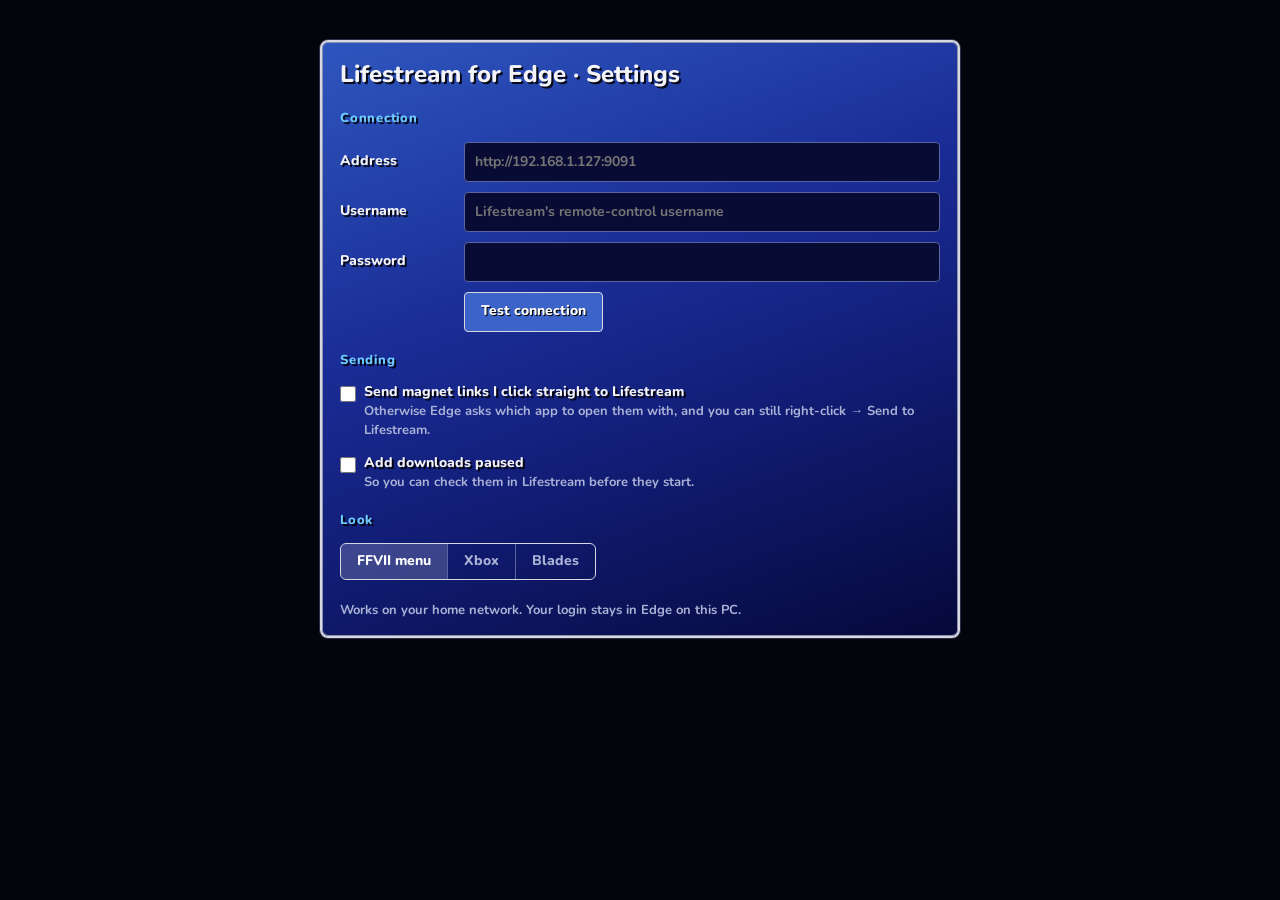
==== edge-extension/options.html @ 193fbd0f "Add Lifestream for Edge, a browser extension that sends magnet links to Lifestream Click a magnet li" ====
<!doctype html>
<html lang="en">
<head>
<meta charset="utf-8">
<title>Lifestream for Edge · Settings</title>
<link rel="icon" href="icons/32.png">
<link rel="stylesheet" href="theme.css">
<link rel="stylesheet" href="options.css">
</head>
<body class="look-ffvii">
<div class="panel">
  <div class="top"><h1>Lifestream for Edge · Settings</h1><span class="saved sub" id="saved" aria-live="polite"></span></div>
  <div class="main">
    <div class="box">
      <div class="lbl">Connection</div>
      <div class="grid">
        <label for="address">Address</label><input id="address" type="text" spellcheck="false" placeholder="http://192.168.1.127:9091">
        <label for="username">Username</label><input id="username" type="text" spellcheck="false" autocomplete="off" placeholder="Lifestream's remote-control username">
        <label for="password">Password</label><input id="password" type="password" autocomplete="off">
        <span></span><div class="test"><button class="btn" id="test" type="button">Test connection</button><span id="result" class="sub" role="status"></span></div>
      </div>

      <div class="lbl">Sending</div>
      <label class="chk two"><input type="checkbox" id="intercept"><span><span>Send magnet links I click straight to Lifestream</span><br><span class="note">Otherwise Edge asks which app to open them with, and you can still right-click → Send to Lifestream.</span></span></label>
      <label class="chk two"><input type="checkbox" id="paused"><span><span>Add downloads paused</span><br><span class="note">So you can check them in Lifestream before they start.</span></span></label>

      <div class="lbl">Look</div>
      <div class="seg" role="group" aria-label="Look">
        <button type="button" data-look="ffvii" aria-pressed="true">FFVII menu</button><button type="button" data-look="xbox" aria-pressed="false">Xbox</button><button type="button" data-look="blades" aria-pressed="false">Blades</button>
      </div>

      <div class="note foot">Works on your home network. Your login stays in Edge on this PC.</div>
    </div>
  </div>
</div>
<script type="module" src="options.js"></script>
</body>
</html>
---- edge-extension/theme.css ----
@font-face{font-family:LsNunito;src:url(fonts/nunito-700.woff2) format("woff2");font-weight:400 700}
@font-face{font-family:LsNunito;src:url(fonts/nunito-800.woff2) format("woff2");font-weight:800 900}
@font-face{font-family:LsOrbitron;src:url(fonts/orbitron-800.ttf) format("truetype");font-weight:800}

*{box-sizing:border-box}
html,body{margin:0}
body{font:700 14px/1.35 LsNunito,"Segoe UI",sans-serif}
button,input{font:inherit}
button{cursor:pointer}
button:disabled{cursor:default;opacity:.6}
a{cursor:pointer;text-decoration:none}
a:hover{text-decoration:underline}
:focus-visible{outline:2px solid currentColor;outline-offset:2px}
.only-blades{display:none}
.hidden{display:none!important}
.nm{white-space:nowrap;overflow:hidden;text-overflow:ellipsis}
.chk{display:flex;align-items:center;gap:8px;cursor:pointer}
.chk input{width:16px;height:16px;margin:0}
.dot{flex:none;width:10px;height:10px;border-radius:50%;background:#888}
.ok .dot,.dot.ok{background:#7cf09c;box-shadow:0 0 6px #7cf09c}
.bad .dot,.dot.bad{background:#ff8a8a;box-shadow:0 0 6px #ff8a8a}
.wait .dot,.dot.wait{background:#d6d8e4}
.gear{width:34px;height:34px;display:flex;align-items:center;justify-content:center;padding:0}
.retry{border:0;background:none;padding:0;font-weight:800;text-decoration:underline}
.empty{font-size:13px;opacity:.85}

/* ---------- FFVII menu ---------- */
.look-ffvii{background:#04040c;color:#f4f4f8}
.look-ffvii .panel{display:flex;flex-direction:column;gap:14px;padding:16px 18px;border:2px solid #d6d8e4;border-radius:8px;background:linear-gradient(160deg,#2e56be 0%,#1a2c96 40%,#121e78 62%,#06083a 100%);box-shadow:0 0 0 1px #2c2e46,inset 0 0 0 1px #8c90a8;text-shadow:2px 2px 0 rgba(0,0,0,.85)}
.look-ffvii .top{display:flex;align-items:center;gap:10px}
.look-ffvii h1{margin:0;flex:1;font-size:22px;font-weight:800}
.look-ffvii .gear{border:1px solid #5a64a0;border-radius:4px;background:#101a5c;color:#f4f4f8}
.look-ffvii .lbl{color:#70ccff;font-weight:800;font-size:13px;letter-spacing:.06em}
.look-ffvii input[type=text],.look-ffvii input[type=password],.look-ffvii input[type=url]{height:40px;padding:0 10px;border:1px solid #5a64a0;border-radius:4px;background:#080c34;color:#f4f4f8;font-size:14px;text-shadow:none}
.look-ffvii .btn{height:40px;padding:0 16px;border:1px solid #d6d8e4;border-radius:4px;background:#3c64c8;color:#fff;font-weight:800;text-shadow:1px 1px 0 #000}
.look-ffvii .btn:hover:not(:disabled){background:#4c74d8}
.look-ffvii .chk input{accent-color:#70ccff}
.look-ffvii a,.look-ffvii .retry{color:#70ccff}
.look-ffvii .sub{color:#aab2d6;font-size:12px}
.look-ffvii .note{color:#aab2d6;font-size:13px;text-shadow:none}
.look-ffvii .status{display:flex;flex-direction:column;gap:4px;padding:10px 12px;border:1px solid #5a64a0;border-radius:4px;background:rgba(8,12,52,.6)}
.look-ffvii .k{color:#70ccff;font-weight:800}
.look-ffvii .item{display:flex;flex-direction:column;gap:2px;padding:8px 10px;border-left:3px solid #7cf09c;background:rgba(255,255,255,.05)}
.look-ffvii .item.st-already{border-left-color:#ffd06a}
.look-ffvii .item.st-failed{border-left-color:#ff8a8a}
.look-ffvii .item.st-failed .sub{color:#ffb0b0}
.look-ffvii .item.st-sending{border-left-color:#d6d8e4}
.look-ffvii .item .dot{display:none}
.look-ffvii .seg{border:1px solid #d6d8e4;border-radius:6px}
.look-ffvii .seg button{border:0;background:none;color:#aab2d6;padding:8px 16px;font-weight:800}
.look-ffvii .seg button+button{border-left:1px solid #5a64a0}
.look-ffvii .seg button[aria-pressed=true]{background:rgba(255,255,255,.18);color:#fff}
.look-ffvii .good{color:#7cf09c}.look-ffvii .badtxt{color:#ffb0b0}

/* ---------- Xbox ---------- */
.look-xbox{background:radial-gradient(ellipse at 30% 0%,#165c10 0%,#0a3608 35%,#041c04 70%,#010a01 100%) fixed;color:#e4ffc4}
.look-xbox .top{display:flex;align-items:center;gap:10px}
.look-xbox h1{margin:0;flex:1;height:44px;display:flex;align-items:center;gap:10px;padding:0 30px 0 14px;background:#dcff64;color:#1c3504;clip-path:polygon(16px 0,100% 0,calc(100% - 16px) 100%,0 100%);font:800 19px/1 LsOrbitron,"Segoe UI",sans-serif;letter-spacing:.04em;text-transform:uppercase}
.look-xbox .gear{width:44px;height:44px;border:1px solid #a0ff50;border-radius:1px;background:#103c08;color:#c8ff4a}
.look-xbox .lbl,.look-xbox .k{font:800 11px/1.3 LsOrbitron,"Segoe UI",sans-serif;letter-spacing:.16em;color:#c8ff4a;text-transform:uppercase}
.look-xbox .box{display:flex;flex-direction:column;gap:12px;padding:16px;border:2px solid rgba(160,255,80,.75);background:linear-gradient(135deg,rgba(26,86,12,.9) 0%,rgba(14,60,8,.9) 40%,rgba(10,48,6,.92) 60%,rgba(3,22,3,.94) 100%);clip-path:polygon(22px 0,100% 0,100% calc(100% - 22px),calc(100% - 22px) 100%,0 100%,0 22px)}
.look-xbox input[type=text],.look-xbox input[type=password],.look-xbox input[type=url]{height:40px;padding:0 10px;border:1px solid #50a028;border-radius:1px;background:rgba(2,16,2,.85);color:#f0ffe0;font-size:14px}
.look-xbox .btn{height:40px;padding:0 14px;border:1px solid #a0ff50;border-radius:1px;background:linear-gradient(180deg,#78c828 0%,#4e9a14 55%,#3a7c0c 100%);color:#fff;font:800 12px/1 LsOrbitron,"Segoe UI",sans-serif;letter-spacing:.12em;text-transform:uppercase;text-shadow:0 1px 2px rgba(0,0,0,.6)}
.look-xbox .btn:hover:not(:disabled){background:linear-gradient(180deg,#8ad83a 0%,#5eaa22 55%,#4a8c18 100%)}
.look-xbox .chk input{accent-color:#8ad82c}
.look-xbox a{color:#c8ff4a;font:800 12px/1.3 LsOrbitron,"Segoe UI",sans-serif;letter-spacing:.12em;text-transform:uppercase}
.look-xbox .retry{color:#ffb49c}
.look-xbox .sub{color:#a6dc80;font-size:12px}
.look-xbox .note{color:#a6dc80;font-size:13px}
.look-xbox .status{display:flex;align-items:center;gap:10px;padding:8px 12px;border:1px solid #50a028;background:rgba(0,0,0,.8)}
.look-xbox .status .dot{width:14px;height:14px}
.look-xbox .status.ok .dot{background:radial-gradient(circle at 35% 30%,#f4ff9c,#9ee82c 45%,#4fb51a 80%,#1c5a0a);box-shadow:0 0 8px rgba(160,255,80,.6)}
.look-xbox .stl{display:flex;flex-direction:column;flex:1;min-width:0;font:800 10px/1.5 LsOrbitron,"Segoe UI",sans-serif;letter-spacing:.14em;color:#a6dc80;text-transform:uppercase}
.look-xbox .stl #nums{font-size:12px;letter-spacing:.08em;color:#e4ffc4}
.look-xbox .item{display:flex;align-items:center;gap:10px;padding:6px 8px;background:rgba(0,0,0,.35);border:1px solid rgba(80,160,40,.6)}
.look-xbox .item .dot{background:#8cff6e;box-shadow:none}
.look-xbox .item.st-already .dot{background:#ffe14a}
.look-xbox .item.st-failed .dot{background:#ff7a5a}
.look-xbox .item.st-failed .sub{color:#ffb49c}
.look-xbox .item.st-sending .dot{background:#d6d8e4}
.look-xbox .seg{border:1px solid #a0ff50}
.look-xbox .seg button{border:0;background:#103c08;color:#a6dc80;padding:8px 14px;font:800 11px/1 LsOrbitron,"Segoe UI",sans-serif;letter-spacing:.12em;text-transform:uppercase}
.look-xbox .seg button+button{border-left:1px solid #50a028}
.look-xbox .seg button[aria-pressed=true]{background:#dcff64;color:#1c3504}
.look-xbox .good{color:#8cff6e}.look-xbox .badtxt{color:#ffb49c}

/* ---------- Blades ---------- */
.look-blades{color:#fff;background:linear-gradient(180deg,#cfcfcf 0%,#f2f2f2 50%,#c8c8c8 100%) fixed}
.look-blades .only-blades{display:revert}
.look-blades .edge{position:fixed;top:0;right:0;bottom:0;width:14px;background:linear-gradient(90deg,#a8a8a8,#eee 40%,#c4c4c4);box-shadow:inset 2px 0 3px rgba(0,0,0,.25)}
.look-blades .tab{position:fixed;top:0;bottom:0;left:0;right:14px;border-radius:20px 0 0 20px/50%;background:linear-gradient(90deg,#9c9c9c 0,#f1f1f1 14%,#fff 26%,#e3e3e3 48%,#c4c4c4 78%,#a0a0a0 100%) no-repeat;background-size:30px 100%;background-color:#c4c4c4;box-shadow:inset 0 1px 0 rgba(255,255,255,.9),inset 4px 0 0 rgba(255,255,255,.8),-2px 0 6px rgba(0,0,0,.25)}
.look-blades .grip{position:absolute;top:50%;left:4px;width:22px;height:220px;margin-top:-110px;border-radius:11px;box-shadow:inset 0 2px 4px rgba(0,0,0,.28),inset 0 -1px 2px rgba(255,255,255,.8),0 1px 0 rgba(255,255,255,.7);display:flex;align-items:center;justify-content:center}
.look-blades .grip span{writing-mode:vertical-rl;color:#1d1d1d;font-weight:800;font-size:14px;letter-spacing:.04em;text-shadow:0 1px 0 rgba(255,255,255,.8)}
.look-blades .panel{position:fixed;top:0;bottom:0;left:30px;right:14px;border-radius:20px 0 0 20px/50%;overflow:hidden;background:linear-gradient(160deg,#4a9a32 0%,#357a22 45%,#2a6619 100%);box-shadow:-6px 0 12px rgba(0,0,0,.28),inset 2px 0 0 rgba(255,255,255,.35);display:flex;flex-direction:column;text-shadow:0 1px 2px rgba(0,0,0,.35)}
.look-blades .top{flex:none;height:64px;display:flex;align-items:center;gap:10px;padding:0 12px 0 34px;background:linear-gradient(180deg,rgba(255,255,255,.22) 0%,rgba(255,255,255,0) 55%),#1f4c12}
.look-blades .top .orb{display:none}
.look-blades h1{margin:0;flex:1;font-size:22px;font-weight:800}
.look-blades .pill{display:inline-flex;align-items:center;gap:6px;padding:4px 10px;border-radius:12px;background:rgba(0,0,0,.22);font-size:13px;font-weight:700;white-space:nowrap}
.look-blades .pill.ok .dot{background:#9dff8a;box-shadow:0 0 6px #9dff8a}
.look-blades .gear{border:1px solid rgba(255,255,255,.6);border-radius:17px;background:linear-gradient(180deg,rgba(255,255,255,.3),rgba(255,255,255,.08));color:#fff}
.look-blades .main{position:relative;flex:1;min-height:0;display:flex;flex-direction:column;gap:10px;padding:14px 14px 10px 30px;overflow:hidden auto}
.look-blades .orbdeco{position:absolute;right:-150px;top:120px;width:320px;height:320px;border-radius:50%;filter:blur(3px);pointer-events:none;background:radial-gradient(circle at 34% 30%,rgba(255,255,255,.5) 0 4%,rgba(255,255,255,.12) 9%,rgba(255,255,255,0) 30%),radial-gradient(circle at 50% 50%,rgba(255,255,255,.05) 0 64%,rgba(255,255,255,.2) 69%,rgba(255,255,255,0) 72%);box-shadow:inset 0 0 0 2px rgba(255,255,255,.18)}
.look-blades .main>*:not(.orbdeco){position:relative}
.look-blades .lbl,.look-blades .k{font-weight:800;font-size:13px;letter-spacing:.06em;opacity:.92}
.look-blades .status{font-size:13px;opacity:.92}
.look-blades .status .dot,.look-blades .status #stTitle{display:none}
.look-blades input[type=text],.look-blades input[type=password],.look-blades input[type=url]{height:40px;padding:0 14px;border:1px solid rgba(255,255,255,.45);border-radius:20px;background:rgba(0,0,0,.22);color:#fff;font-size:14px}
.look-blades input::placeholder{color:rgba(255,255,255,.7)}
.look-blades .btn{height:40px;padding:0 16px;border:1px solid rgba(255,255,255,.7);border-radius:20px;background:linear-gradient(180deg,rgba(255,255,255,.36) 0%,rgba(255,255,255,.16) 48%,rgba(255,255,255,.08) 52%,rgba(255,255,255,.2) 100%);box-shadow:inset 0 1px 0 rgba(255,255,255,.75),0 0 12px rgba(255,255,255,.22);color:#fff;font-weight:800;text-shadow:0 1px 2px rgba(0,0,0,.35)}
.look-blades .btn:hover:not(:disabled){box-shadow:inset 0 1px 0 rgba(255,255,255,.85),0 0 16px rgba(255,255,255,.45)}
.look-blades .chk input{accent-color:#fff}
.look-blades a,.look-blades .retry{color:#fff;font-weight:800}
.look-blades .sub{font-size:12px;opacity:.85}
.look-blades .note{font-size:13px;opacity:.85}
.look-blades .item{padding:7px 14px;border-radius:18px;background:linear-gradient(180deg,rgba(255,255,255,.14),rgba(255,255,255,.05));box-shadow:inset 0 1px 0 rgba(255,255,255,.35)}
.look-blades .item .dot{display:none}
.look-blades .item.st-failed{background:linear-gradient(180deg,rgba(120,10,10,.45),rgba(120,10,10,.25))}
.look-blades .item.st-failed .sub{color:#ffe0dc;opacity:1}
.look-blades .foot{flex:none;height:52px;display:flex;align-items:center;gap:8px;padding:0 14px 0 30px;background:#1a4010;font-size:13px}
.look-blades .key{padding:1px 6px;border:1.5px solid rgba(255,255,255,.85);border-radius:6px;font-size:11px;font-weight:800}
.look-blades .key+span+.key{margin-left:6px}
.look-blades .foot a{margin-left:auto}
.look-blades .seg{border:1px solid rgba(255,255,255,.6);border-radius:18px;overflow:hidden}
.look-blades .seg button{border:0;background:none;color:#fff;padding:8px 16px;font-weight:800;opacity:.8}
.look-blades .seg button[aria-pressed=true]{background:rgba(255,255,255,.28);opacity:1}
.look-blades .good{color:#c8ffb8}.look-blades .badtxt{color:#ffe0dc}
---- edge-extension/options.css ----
body{min-height:100vh;display:flex;justify-content:center;align-items:flex-start;padding:40px 16px}
.panel{width:640px;max-width:100%}
.top{display:flex;align-items:center;gap:12px}
.top h1{flex:1}
.saved{white-space:nowrap}
.box{display:flex;flex-direction:column;gap:14px}
.grid{display:grid;grid-template-columns:110px minmax(0,1fr);gap:10px 14px;align-items:center}
.grid label{font-weight:800}
.test{display:flex;align-items:center;gap:12px;flex-wrap:wrap}
.chk.two{align-items:flex-start}
.chk.two input{margin-top:3px;flex:none}
.chk.two>span>span:first-child{font-weight:800}
.seg{display:inline-flex;align-self:flex-start;overflow:hidden}
.lbl{margin-top:6px}
.foot{margin-top:8px}

/* FFVII */
.look-ffvii .top h1{font-size:24px}

/* Xbox */
.look-xbox .panel{display:flex;flex-direction:column;gap:14px}
.look-xbox .top h1{font-size:15px}
.look-xbox .grid label{font:800 11px/1.3 LsOrbitron,"Segoe UI",sans-serif;letter-spacing:.12em;text-transform:uppercase;color:#c8ff4a}

/* Blades: one big blade */
body.look-blades{padding:0;align-items:stretch}
.look-blades .panel{position:relative;inset:auto;width:680px;margin:30px 0;border-radius:40px 0 0 40px/120px;padding-bottom:8px}
.look-blades .top{height:72px;padding:0 24px 0 48px}
.look-blades .top h1{font-size:22px}
.look-blades .main{padding:20px 28px 20px 48px;overflow:visible}
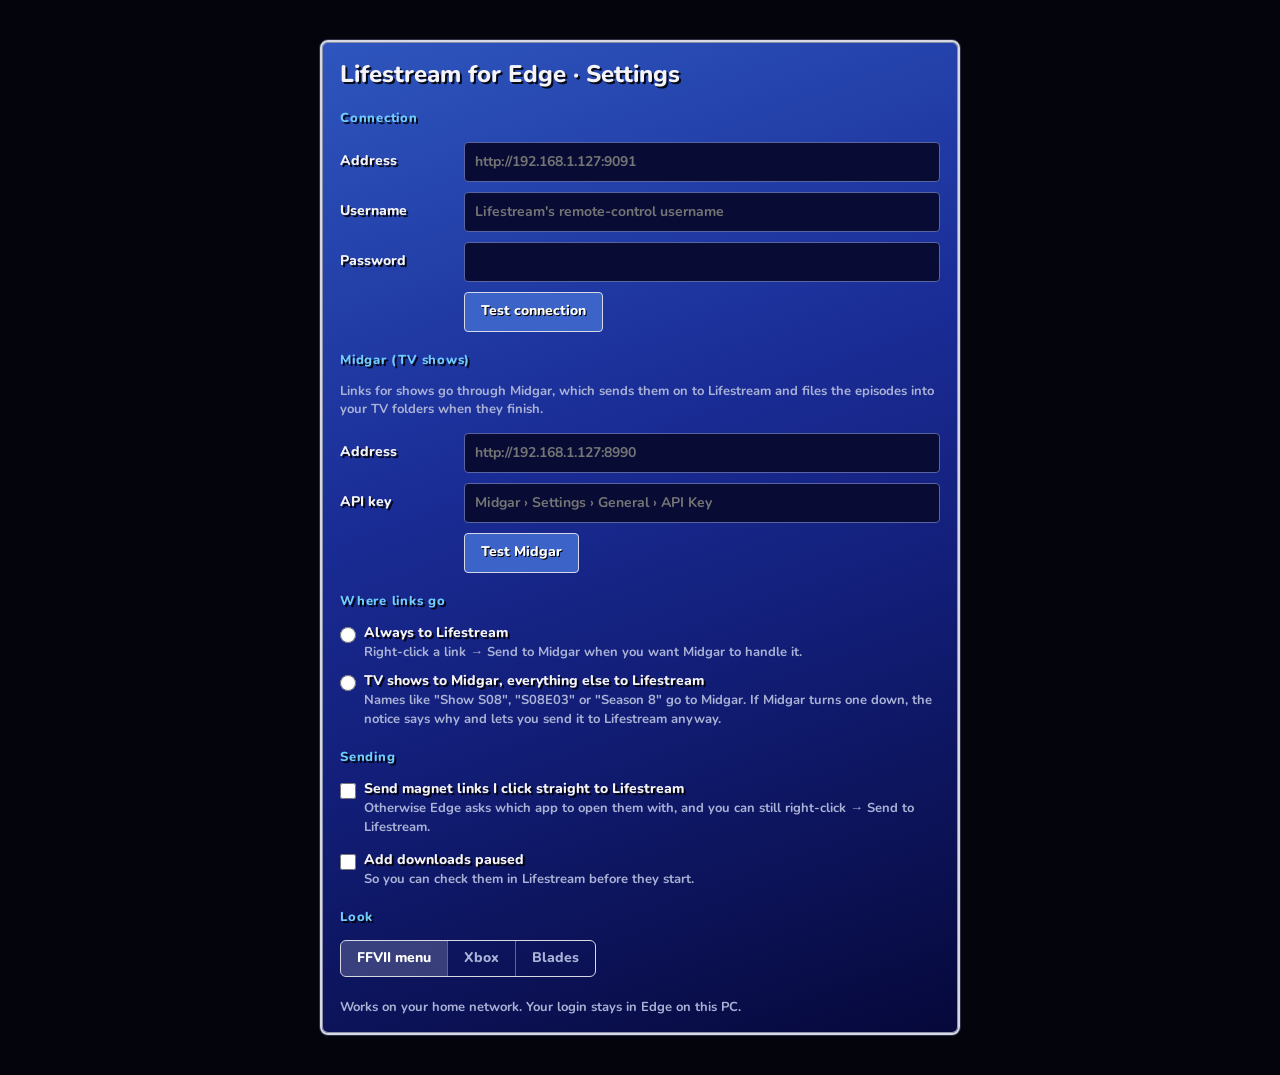
==== commit bd7156bc: "Lifestream for Edge 1.1.0: send TV shows through Midgar - Settings: Midgar's address and API key (wi" ====
--- a/edge-extension/options.html
+++ b/edge-extension/options.html
@@ -20,6 +20,20 @@
         <span></span><div class="test"><button class="btn" id="test" type="button">Test connection</button><span id="result" class="sub" role="status"></span></div>
       </div>
 
+      <div class="lbl">Midgar (TV shows)</div>
+      <div class="note">Links for shows go through Midgar, which sends them on to Lifestream and files the episodes into your TV folders when they finish.</div>
+      <div class="grid">
+        <label for="midgarAddress">Address</label><input id="midgarAddress" type="text" spellcheck="false" placeholder="http://192.168.1.127:8990">
+        <label for="midgarKey">API key</label><input id="midgarKey" type="password" spellcheck="false" autocomplete="off" placeholder="Midgar › Settings › General › API Key">
+        <span></span><div class="test"><button class="btn" id="testMidgar" type="button">Test Midgar</button><span id="resultMidgar" class="sub" role="status"></span></div>
+      </div>
+
+      <div class="lbl">Where links go</div>
+      <div class="routes" role="radiogroup" aria-label="Where links go">
+        <label class="chk two"><input type="radio" name="route" value="lifestream"><span><span>Always to Lifestream</span><br><span class="note">Right-click a link → Send to Midgar when you want Midgar to handle it.</span></span></label>
+        <label class="chk two"><input type="radio" name="route" value="auto"><span><span>TV shows to Midgar, everything else to Lifestream</span><br><span class="note">Names like "Show S08", "S08E03" or "Season 8" go to Midgar. If Midgar turns one down, the notice says why and lets you send it to Lifestream anyway.</span></span></label>
+      </div>
+
       <div class="lbl">Sending</div>
       <label class="chk two"><input type="checkbox" id="intercept"><span><span>Send magnet links I click straight to Lifestream</span><br><span class="note">Otherwise Edge asks which app to open them with, and you can still right-click → Send to Lifestream.</span></span></label>
       <label class="chk two"><input type="checkbox" id="paused"><span><span>Add downloads paused</span><br><span class="note">So you can check them in Lifestream before they start.</span></span></label>
--- a/edge-extension/theme.css
+++ b/edge-extension/theme.css
@@ -44,6 +44,9 @@
 .look-ffvii .item.st-already{border-left-color:#ffd06a}
 .look-ffvii .item.st-failed{border-left-color:#ff8a8a}
 .look-ffvii .item.st-failed .sub{color:#ffb0b0}
+.look-ffvii .item.st-held{border-left-color:#ffd06a}
+.look-ffvii .item.st-refused{border-left-color:#ffb070}
+.look-ffvii .item.st-refused .sub{color:#ffd8b8}
 .look-ffvii .item.st-sending{border-left-color:#d6d8e4}
 .look-ffvii .item .dot{display:none}
 .look-ffvii .seg{border:1px solid #d6d8e4;border-radius:6px}
@@ -77,6 +80,9 @@
 .look-xbox .item.st-already .dot{background:#ffe14a}
 .look-xbox .item.st-failed .dot{background:#ff7a5a}
 .look-xbox .item.st-failed .sub{color:#ffb49c}
+.look-xbox .item.st-held .dot{background:#ffe14a}
+.look-xbox .item.st-refused .dot{background:#ffc04a}
+.look-xbox .item.st-refused .sub{color:#ffd9a0}
 .look-xbox .item.st-sending .dot{background:#d6d8e4}
 .look-xbox .seg{border:1px solid #a0ff50}
 .look-xbox .seg button{border:0;background:#103c08;color:#a6dc80;padding:8px 14px;font:800 11px/1 LsOrbitron,"Segoe UI",sans-serif;letter-spacing:.12em;text-transform:uppercase}
@@ -116,6 +122,8 @@
 .look-blades .item .dot{display:none}
 .look-blades .item.st-failed{background:linear-gradient(180deg,rgba(120,10,10,.45),rgba(120,10,10,.25))}
 .look-blades .item.st-failed .sub{color:#ffe0dc;opacity:1}
+.look-blades .item.st-refused{background:linear-gradient(180deg,rgba(130,70,0,.45),rgba(130,70,0,.25))}
+.look-blades .item.st-refused .sub{opacity:1}
 .look-blades .foot{flex:none;height:52px;display:flex;align-items:center;gap:8px;padding:0 14px 0 30px;background:#1a4010;font-size:13px}
 .look-blades .key{padding:1px 6px;border:1.5px solid rgba(255,255,255,.85);border-radius:6px;font-size:11px;font-weight:800}
 .look-blades .key+span+.key{margin-left:6px}
--- a/edge-extension/options.css
+++ b/edge-extension/options.css
@@ -12,6 +12,7 @@
 .chk.two>span>span:first-child{font-weight:800}
 .seg{display:inline-flex;align-self:flex-start;overflow:hidden}
 .lbl{margin-top:6px}
+.routes{display:flex;flex-direction:column;gap:10px}
 .foot{margin-top:8px}
 
 /* FFVII */
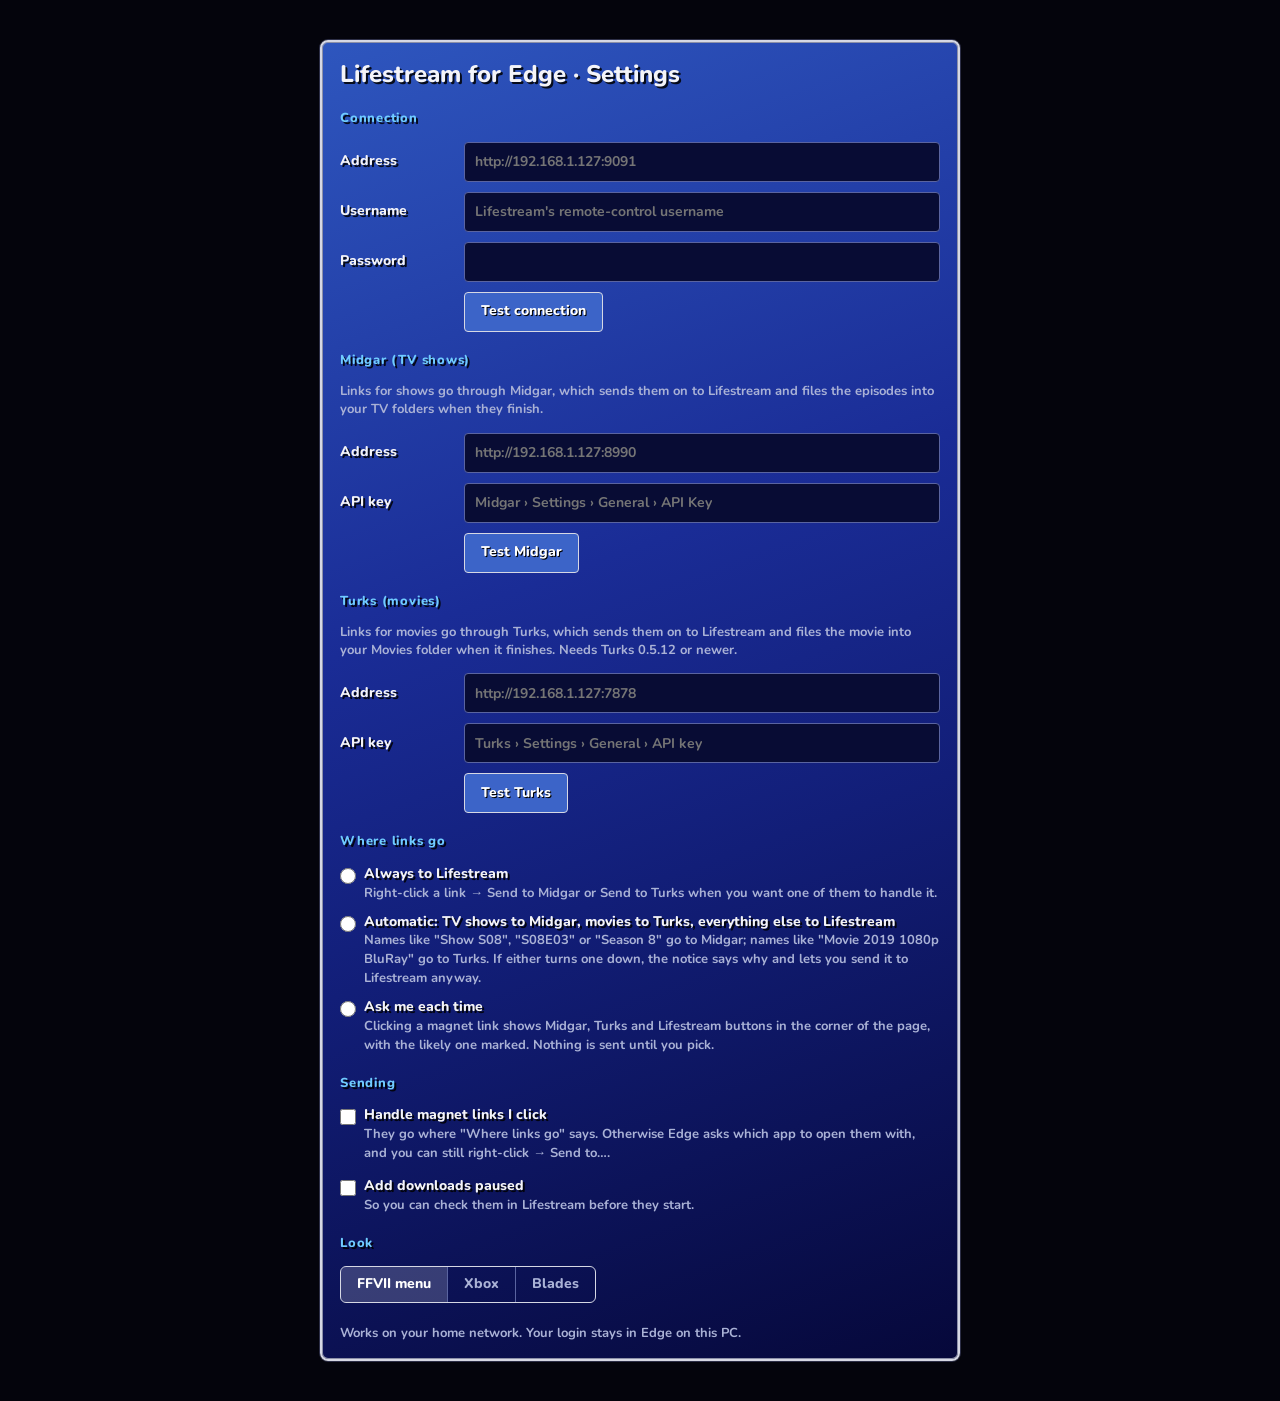
==== commit e1cadc44: "Lifestream for Edge 1.2.0: movies through Turks, and ask each time - Turks: address and API key in t" ====
--- a/edge-extension/options.html
+++ b/edge-extension/options.html
@@ -28,14 +28,23 @@
         <span></span><div class="test"><button class="btn" id="testMidgar" type="button">Test Midgar</button><span id="resultMidgar" class="sub" role="status"></span></div>
       </div>
 
+      <div class="lbl">Turks (movies)</div>
+      <div class="note">Links for movies go through Turks, which sends them on to Lifestream and files the movie into your Movies folder when it finishes. Needs Turks 0.5.12 or newer.</div>
+      <div class="grid">
+        <label for="turksAddress">Address</label><input id="turksAddress" type="text" spellcheck="false" placeholder="http://192.168.1.127:7878">
+        <label for="turksKey">API key</label><input id="turksKey" type="password" spellcheck="false" autocomplete="off" placeholder="Turks › Settings › General › API key">
+        <span></span><div class="test"><button class="btn" id="testTurks" type="button">Test Turks</button><span id="resultTurks" class="sub" role="status"></span></div>
+      </div>
+
       <div class="lbl">Where links go</div>
       <div class="routes" role="radiogroup" aria-label="Where links go">
-        <label class="chk two"><input type="radio" name="route" value="lifestream"><span><span>Always to Lifestream</span><br><span class="note">Right-click a link → Send to Midgar when you want Midgar to handle it.</span></span></label>
-        <label class="chk two"><input type="radio" name="route" value="auto"><span><span>TV shows to Midgar, everything else to Lifestream</span><br><span class="note">Names like "Show S08", "S08E03" or "Season 8" go to Midgar. If Midgar turns one down, the notice says why and lets you send it to Lifestream anyway.</span></span></label>
+        <label class="chk two"><input type="radio" name="route" value="lifestream"><span><span>Always to Lifestream</span><br><span class="note">Right-click a link → Send to Midgar or Send to Turks when you want one of them to handle it.</span></span></label>
+        <label class="chk two"><input type="radio" name="route" value="auto"><span><span>Automatic: TV shows to Midgar, movies to Turks, everything else to Lifestream</span><br><span class="note">Names like "Show S08", "S08E03" or "Season 8" go to Midgar; names like "Movie 2019 1080p BluRay" go to Turks. If either turns one down, the notice says why and lets you send it to Lifestream anyway.</span></span></label>
+        <label class="chk two"><input type="radio" name="route" value="ask"><span><span>Ask me each time</span><br><span class="note">Clicking a magnet link shows Midgar, Turks and Lifestream buttons in the corner of the page, with the likely one marked. Nothing is sent until you pick.</span></span></label>
       </div>
 
       <div class="lbl">Sending</div>
-      <label class="chk two"><input type="checkbox" id="intercept"><span><span>Send magnet links I click straight to Lifestream</span><br><span class="note">Otherwise Edge asks which app to open them with, and you can still right-click → Send to Lifestream.</span></span></label>
+      <label class="chk two"><input type="checkbox" id="intercept"><span><span>Handle magnet links I click</span><br><span class="note">They go where "Where links go" says. Otherwise Edge asks which app to open them with, and you can still right-click → Send to….</span></span></label>
       <label class="chk two"><input type="checkbox" id="paused"><span><span>Add downloads paused</span><br><span class="note">So you can check them in Lifestream before they start.</span></span></label>
 
       <div class="lbl">Look</div>
--- a/edge-extension/theme.css
+++ b/edge-extension/theme.css
@@ -31,6 +31,7 @@
 .look-ffvii h1{margin:0;flex:1;font-size:22px;font-weight:800}
 .look-ffvii .gear{border:1px solid #5a64a0;border-radius:4px;background:#101a5c;color:#f4f4f8}
 .look-ffvii .lbl{color:#70ccff;font-weight:800;font-size:13px;letter-spacing:.06em}
+.look-ffvii select{min-height:30px;padding:0 8px;border:1px solid #5a64a0;border-radius:4px;background:#080c34;color:#f4f4f8;text-shadow:none}
 .look-ffvii input[type=text],.look-ffvii input[type=password],.look-ffvii input[type=url]{height:40px;padding:0 10px;border:1px solid #5a64a0;border-radius:4px;background:#080c34;color:#f4f4f8;font-size:14px;text-shadow:none}
 .look-ffvii .btn{height:40px;padding:0 16px;border:1px solid #d6d8e4;border-radius:4px;background:#3c64c8;color:#fff;font-weight:800;text-shadow:1px 1px 0 #000}
 .look-ffvii .btn:hover:not(:disabled){background:#4c74d8}
@@ -62,6 +63,7 @@
 .look-xbox .gear{width:44px;height:44px;border:1px solid #a0ff50;border-radius:1px;background:#103c08;color:#c8ff4a}
 .look-xbox .lbl,.look-xbox .k{font:800 11px/1.3 LsOrbitron,"Segoe UI",sans-serif;letter-spacing:.16em;color:#c8ff4a;text-transform:uppercase}
 .look-xbox .box{display:flex;flex-direction:column;gap:12px;padding:16px;border:2px solid rgba(160,255,80,.75);background:linear-gradient(135deg,rgba(26,86,12,.9) 0%,rgba(14,60,8,.9) 40%,rgba(10,48,6,.92) 60%,rgba(3,22,3,.94) 100%);clip-path:polygon(22px 0,100% 0,100% calc(100% - 22px),calc(100% - 22px) 100%,0 100%,0 22px)}
+.look-xbox select{min-height:30px;padding:0 8px;border:1px solid #50a028;border-radius:1px;background:rgba(2,16,2,.85);color:#f0ffe0}
 .look-xbox input[type=text],.look-xbox input[type=password],.look-xbox input[type=url]{height:40px;padding:0 10px;border:1px solid #50a028;border-radius:1px;background:rgba(2,16,2,.85);color:#f0ffe0;font-size:14px}
 .look-xbox .btn{height:40px;padding:0 14px;border:1px solid #a0ff50;border-radius:1px;background:linear-gradient(180deg,#78c828 0%,#4e9a14 55%,#3a7c0c 100%);color:#fff;font:800 12px/1 LsOrbitron,"Segoe UI",sans-serif;letter-spacing:.12em;text-transform:uppercase;text-shadow:0 1px 2px rgba(0,0,0,.6)}
 .look-xbox .btn:hover:not(:disabled){background:linear-gradient(180deg,#8ad83a 0%,#5eaa22 55%,#4a8c18 100%)}
@@ -110,6 +112,8 @@
 .look-blades .lbl,.look-blades .k{font-weight:800;font-size:13px;letter-spacing:.06em;opacity:.92}
 .look-blades .status{font-size:13px;opacity:.92}
 .look-blades .status .dot,.look-blades .status #stTitle{display:none}
+.look-blades select{min-height:30px;padding:0 12px;border:1px solid rgba(255,255,255,.45);border-radius:16px;background:rgba(0,0,0,.22);color:#fff}
+.look-blades select option{color:#000}
 .look-blades input[type=text],.look-blades input[type=password],.look-blades input[type=url]{height:40px;padding:0 14px;border:1px solid rgba(255,255,255,.45);border-radius:20px;background:rgba(0,0,0,.22);color:#fff;font-size:14px}
 .look-blades input::placeholder{color:rgba(255,255,255,.7)}
 .look-blades .btn{height:40px;padding:0 16px;border:1px solid rgba(255,255,255,.7);border-radius:20px;background:linear-gradient(180deg,rgba(255,255,255,.36) 0%,rgba(255,255,255,.16) 48%,rgba(255,255,255,.08) 52%,rgba(255,255,255,.2) 100%);box-shadow:inset 0 1px 0 rgba(255,255,255,.75),0 0 12px rgba(255,255,255,.22);color:#fff;font-weight:800;text-shadow:0 1px 2px rgba(0,0,0,.35)}
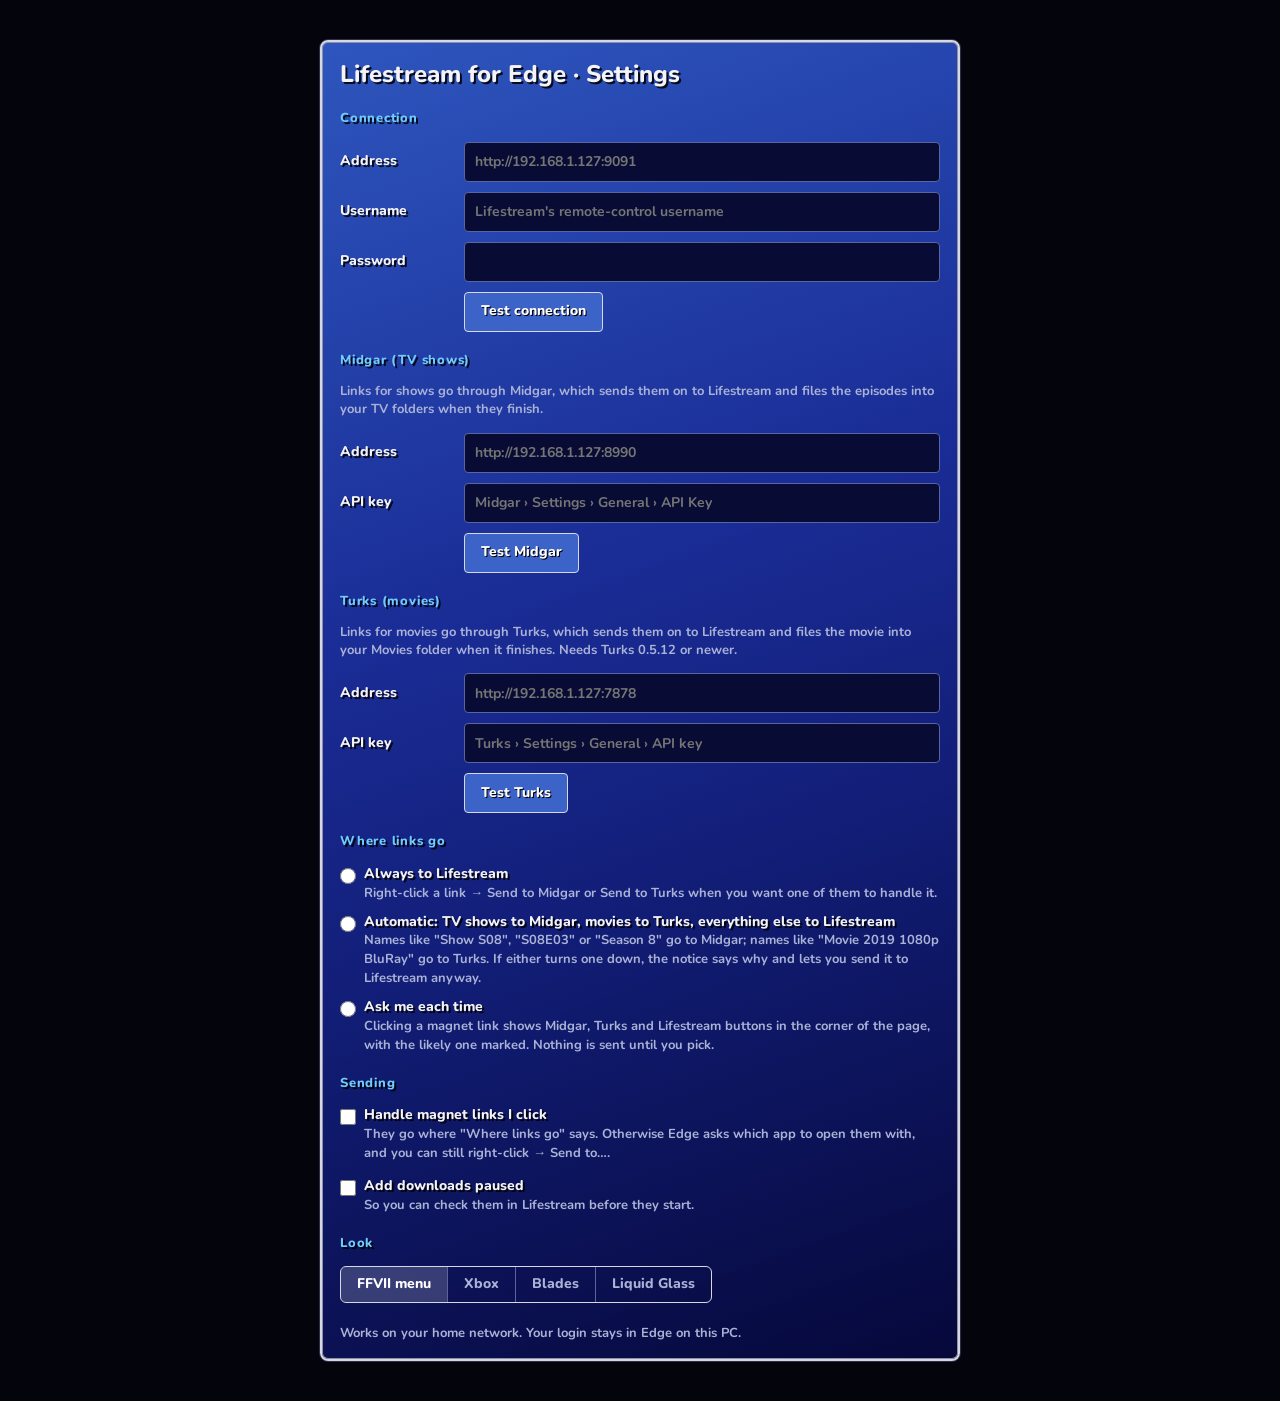
==== commit 1824ae8f: "Lifestream for Edge 1.3.0: Liquid Glass look - New look: Liquid Glass (dark frosted glass, capsule b" ====
--- a/edge-extension/options.html
+++ b/edge-extension/options.html
@@ -49,7 +49,7 @@
 
       <div class="lbl">Look</div>
       <div class="seg" role="group" aria-label="Look">
-        <button type="button" data-look="ffvii" aria-pressed="true">FFVII menu</button><button type="button" data-look="xbox" aria-pressed="false">Xbox</button><button type="button" data-look="blades" aria-pressed="false">Blades</button>
+        <button type="button" data-look="ffvii" aria-pressed="true">FFVII menu</button><button type="button" data-look="xbox" aria-pressed="false">Xbox</button><button type="button" data-look="blades" aria-pressed="false">Blades</button><button type="button" data-look="glass" aria-pressed="false">Liquid Glass</button>
       </div>
 
       <div class="note foot">Works on your home network. Your login stays in Edge on this PC.</div>
--- a/edge-extension/theme.css
+++ b/edge-extension/theme.css
@@ -136,3 +136,51 @@
 .look-blades .seg button{border:0;background:none;color:#fff;padding:8px 16px;font-weight:800;opacity:.8}
 .look-blades .seg button[aria-pressed=true]{background:rgba(255,255,255,.28);opacity:1}
 .look-blades .good{color:#c8ffb8}.look-blades .badtxt{color:#ffe0dc}
+
+/* ---------- Liquid Glass (dark) ---------- */
+.look-glass{--lg-accent:#0a84ff;--lg-green:#30d158;--lg-orange:#ff9f0a;--lg-red:#ff453a;--lg-sec:rgba(235,235,245,.62);--lg-fill:rgba(118,118,128,.24);--lg-line:rgba(84,84,88,.5);--lg-spring:cubic-bezier(.32,.72,0,1);
+  color:#fff;font-family:-apple-system,BlinkMacSystemFont,"SF Pro Text","Segoe UI Variable Text","Segoe UI",Inter,system-ui,sans-serif;font-weight:500;
+  background:radial-gradient(60% 50% at 8% 0%,rgba(56,92,255,.38),transparent 70%),radial-gradient(50% 55% at 100% 45%,rgba(168,64,255,.26),transparent 70%),radial-gradient(60% 45% at 40% 100%,rgba(0,190,170,.2),transparent 70%),#04050a fixed}
+.look-glass .panel{display:flex;flex-direction:column;gap:14px;padding:16px;border-radius:26px;background:rgba(255,255,255,.06);-webkit-backdrop-filter:blur(30px) saturate(170%);backdrop-filter:blur(30px) saturate(170%);box-shadow:inset 0 1px 0 rgba(255,255,255,.22),0 0 0 1px rgba(0,0,0,.45),0 0 0 2px rgba(255,255,255,.05),0 24px 60px rgba(0,0,0,.55);animation:lgIn .5s var(--lg-spring) both}
+.look-glass .top{display:flex;align-items:center;gap:10px}
+.look-glass .top .orb{display:none}
+.look-glass h1{margin:0;flex:1;font-size:22px;font-weight:700;letter-spacing:-.01em}
+.look-glass .gear{border:0;border-radius:50%;background:var(--lg-fill);color:#fff;box-shadow:inset 0 1px 0 rgba(255,255,255,.14);transition:transform .35s var(--lg-spring),background .2s}
+.look-glass .gear:hover{background:rgba(118,118,128,.36)}
+.look-glass .gear:active{transform:scale(.92)}
+.look-glass .lbl,.look-glass .k{color:var(--lg-sec);font-size:12px;font-weight:600;letter-spacing:.02em;text-transform:uppercase}
+.look-glass .sub{color:var(--lg-sec);font-size:12px;font-weight:500}
+.look-glass .note{color:var(--lg-sec);font-size:13px;font-weight:500}
+.look-glass a,.look-glass .retry{color:var(--lg-accent);font-weight:600}
+.look-glass .good{color:var(--lg-green)}.look-glass .badtxt{color:#ff6961}
+.look-glass input[type=text],.look-glass input[type=password],.look-glass input[type=url]{height:40px;padding:0 16px;border:0;border-radius:20px;background:var(--lg-fill);color:#fff;font-size:14px;font-weight:500;outline:0;box-shadow:inset 0 0 0 1px rgba(255,255,255,.06);transition:box-shadow .25s var(--lg-spring)}
+.look-glass input::placeholder{color:rgba(235,235,245,.38)}
+.look-glass input[type=text]:focus,.look-glass input[type=password]:focus,.look-glass input[type=url]:focus{box-shadow:inset 0 0 0 2px var(--lg-accent)}
+.look-glass select{min-height:32px;padding:0 30px 0 14px;border:0;border-radius:16px;appearance:none;-webkit-appearance:none;color:#fff;font-weight:600;font-size:13px;background:var(--lg-fill) url("data:image/svg+xml,%3Csvg xmlns='http://www.w3.org/2000/svg' width='10' height='10' viewBox='0 0 10 10'%3E%3Cpath d='M2 3.5l3 3 3-3' stroke='%23ebebf5' stroke-opacity='.7' stroke-width='1.6' fill='none' stroke-linecap='round'/%3E%3C/svg%3E") no-repeat right 12px center}
+.look-glass select option{background:#1e1e24;color:#fff}
+.look-glass .btn{height:40px;padding:0 18px;border:0;border-radius:20px;background:var(--lg-accent);color:#fff;font-weight:600;box-shadow:inset 0 1px 0 rgba(255,255,255,.3),0 4px 16px rgba(10,132,255,.38);transition:transform .35s var(--lg-spring),box-shadow .2s,background .2s}
+.look-glass .btn:hover:not(:disabled){background:#2a94ff;box-shadow:inset 0 1px 0 rgba(255,255,255,.34),0 6px 22px rgba(10,132,255,.5)}
+.look-glass .btn:active:not(:disabled){transform:scale(.96)}
+/* Check boxes become iOS switches. */
+.look-glass .chk input[type=checkbox]{appearance:none;-webkit-appearance:none;position:relative;flex:none;width:42px;height:25px;margin:0;border-radius:13px;background:rgba(120,120,128,.36);cursor:pointer;transition:background .3s var(--lg-spring)}
+.look-glass .chk input[type=checkbox]::after{content:"";position:absolute;top:2px;left:2px;width:21px;height:21px;border-radius:50%;background:#fff;box-shadow:0 2px 6px rgba(0,0,0,.3);transition:transform .35s var(--lg-spring)}
+.look-glass .chk input[type=checkbox]:checked{background:var(--lg-green)}
+.look-glass .chk input[type=checkbox]:checked::after{transform:translateX(17px)}
+.look-glass .chk input[type=radio]{accent-color:var(--lg-accent)}
+.look-glass .status{display:flex;align-items:center;gap:10px;padding:10px 14px;border-radius:18px;background:rgba(255,255,255,.05);box-shadow:inset 0 1px 0 rgba(255,255,255,.1)}
+.look-glass .status.ok .dot{background:var(--lg-green);box-shadow:0 0 8px rgba(48,209,88,.6)}
+.look-glass .status.bad .dot{background:var(--lg-red);box-shadow:0 0 8px rgba(255,69,58,.6)}
+.look-glass .item .dot{width:8px;height:8px;margin-top:6px;align-self:flex-start;background:var(--lg-green);box-shadow:none}
+.look-glass .item.st-already .dot,.look-glass .item.st-held .dot{background:var(--lg-orange)}
+.look-glass .item.st-failed .dot{background:var(--lg-red)}
+.look-glass .item.st-failed .sub{color:#ff8f88}
+.look-glass .item.st-refused .dot{background:var(--lg-orange)}
+.look-glass .item.st-refused .sub{color:#ffc46b}
+.look-glass .item.st-sending .dot{background:rgba(235,235,245,.5)}
+/* Two-or-more choices become a segmented control with a gliding pill. */
+.look-glass .seg{position:relative;display:inline-flex;padding:2px;border-radius:10px;background:rgba(118,118,128,.24)}
+.look-glass .seg::before{content:"";position:absolute;top:2px;bottom:2px;left:var(--sel-left,2px);width:var(--sel-w,0);border-radius:8px;background:rgba(99,99,102,.9);box-shadow:inset 0 1px 0 rgba(255,255,255,.16),0 3px 8px rgba(0,0,0,.3);transition:left .45s var(--lg-spring),width .45s var(--lg-spring)}
+.look-glass .seg button{position:relative;z-index:1;border:0;background:none;color:var(--lg-sec);padding:7px 16px;font-weight:600;font-size:13px;border-radius:8px;transition:color .2s}
+.look-glass .seg button[aria-pressed=true]{color:#fff}
+@keyframes lgIn{from{opacity:0;transform:translateY(10px) scale(.985)}to{opacity:1;transform:none}}
+@media (prefers-reduced-motion:reduce){.look-glass .panel{animation:none}.look-glass *,.look-glass *::before,.look-glass *::after{transition:none!important}}
--- a/edge-extension/options.css
+++ b/edge-extension/options.css
@@ -29,3 +29,13 @@
 .look-blades .top{height:72px;padding:0 24px 0 48px}
 .look-blades .top h1{font-size:22px}
 .look-blades .main{padding:20px 28px 20px 48px;overflow:visible}
+
+/* Liquid Glass */
+.look-glass .panel{padding:22px 26px}
+.look-glass .top h1{font-size:24px}
+.look-glass .grid label{font-weight:600}
+.look-glass .lbl{margin-top:12px}
+.look-glass .routes{padding:4px 16px;border-radius:18px;background:rgba(255,255,255,.05);box-shadow:inset 0 1px 0 rgba(255,255,255,.1);gap:0}
+.look-glass .routes .chk{padding:10px 0}
+.look-glass .routes .chk+.chk{border-top:.5px solid var(--lg-line)}
+.look-glass .chk.two>span>span:first-child{font-weight:600}
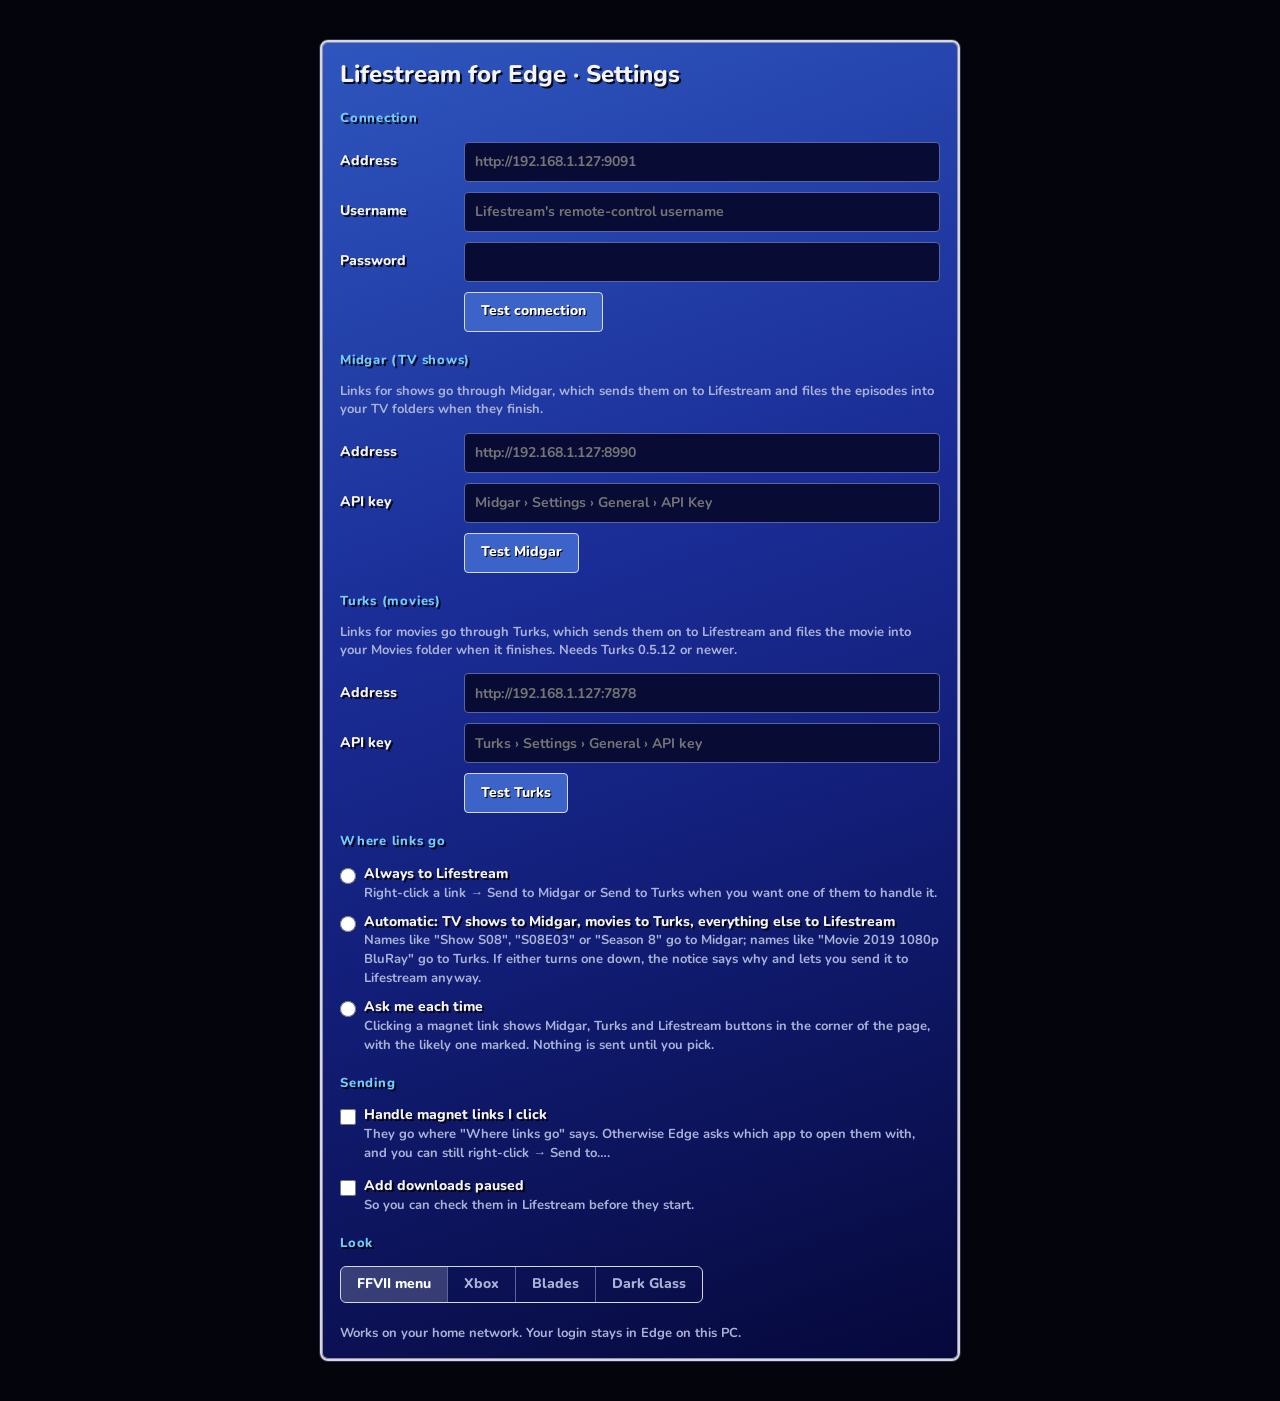
==== commit 279d03d9: "Dark Glass, 1.3.22 - The Liquid Glass look is now called Dark Glass. Nothing else changes: if you we" ====
--- a/edge-extension/options.html
+++ b/edge-extension/options.html
@@ -49,7 +49,7 @@
 
       <div class="lbl">Look</div>
       <div class="seg" role="group" aria-label="Look">
-        <button type="button" data-look="ffvii" aria-pressed="true">FFVII menu</button><button type="button" data-look="xbox" aria-pressed="false">Xbox</button><button type="button" data-look="blades" aria-pressed="false">Blades</button><button type="button" data-look="glass" aria-pressed="false">Liquid Glass</button>
+        <button type="button" data-look="ffvii" aria-pressed="true">FFVII menu</button><button type="button" data-look="xbox" aria-pressed="false">Xbox</button><button type="button" data-look="blades" aria-pressed="false">Blades</button><button type="button" data-look="glass" aria-pressed="false">Dark Glass</button>
       </div>
 
       <div class="note foot">Works on your home network. Your login stays in Edge on this PC.</div>
--- a/edge-extension/theme.css
+++ b/edge-extension/theme.css
@@ -137,7 +137,7 @@
 .look-blades .seg button[aria-pressed=true]{background:rgba(255,255,255,.28);opacity:1}
 .look-blades .good{color:#c8ffb8}.look-blades .badtxt{color:#ffe0dc}
 
-/* ---------- Liquid Glass (dark) ---------- */
+/* ---------- Dark Glass (dark) ---------- */
 .look-glass{--lg-accent:#0a84ff;--lg-green:#30d158;--lg-orange:#ff9f0a;--lg-red:#ff453a;--lg-sec:rgba(235,235,245,.62);--lg-fill:rgba(118,118,128,.24);--lg-line:rgba(84,84,88,.5);--lg-spring:cubic-bezier(.32,.72,0,1);
   color:#fff;font-family:-apple-system,BlinkMacSystemFont,"SF Pro Text","Segoe UI Variable Text","Segoe UI",Inter,system-ui,sans-serif;font-weight:500;
   background:radial-gradient(60% 50% at 8% 0%,rgba(56,92,255,.38),transparent 70%),radial-gradient(50% 55% at 100% 45%,rgba(168,64,255,.26),transparent 70%),radial-gradient(60% 45% at 40% 100%,rgba(0,190,170,.2),transparent 70%),#04050a fixed}
@@ -161,7 +161,7 @@
 .look-glass .btn{height:40px;padding:0 18px;border:0;border-radius:20px;background:var(--lg-accent);color:#fff;font-weight:600;box-shadow:inset 0 1px 0 rgba(255,255,255,.3),0 4px 16px rgba(10,132,255,.38);transition:transform .35s var(--lg-spring),box-shadow .2s,background .2s}
 .look-glass .btn:hover:not(:disabled){background:#2a94ff;box-shadow:inset 0 1px 0 rgba(255,255,255,.34),0 6px 22px rgba(10,132,255,.5)}
 .look-glass .btn:active:not(:disabled){transform:scale(.96)}
-/* Check boxes become iOS switches. */
+/* Check boxes become toggle switches. */
 .look-glass .chk input[type=checkbox]{appearance:none;-webkit-appearance:none;position:relative;flex:none;width:42px;height:25px;margin:0;border-radius:13px;background:rgba(120,120,128,.36);cursor:pointer;transition:background .3s var(--lg-spring)}
 .look-glass .chk input[type=checkbox]::after{content:"";position:absolute;top:2px;left:2px;width:21px;height:21px;border-radius:50%;background:#fff;box-shadow:0 2px 6px rgba(0,0,0,.3);transition:transform .35s var(--lg-spring)}
 .look-glass .chk input[type=checkbox]:checked{background:var(--lg-green)}
--- a/edge-extension/options.css
+++ b/edge-extension/options.css
@@ -30,7 +30,7 @@
 .look-blades .top h1{font-size:22px}
 .look-blades .main{padding:20px 28px 20px 48px;overflow:visible}
 
-/* Liquid Glass */
+/* Dark Glass */
 .look-glass .panel{padding:22px 26px}
 .look-glass .top h1{font-size:24px}
 .look-glass .grid label{font-weight:600}
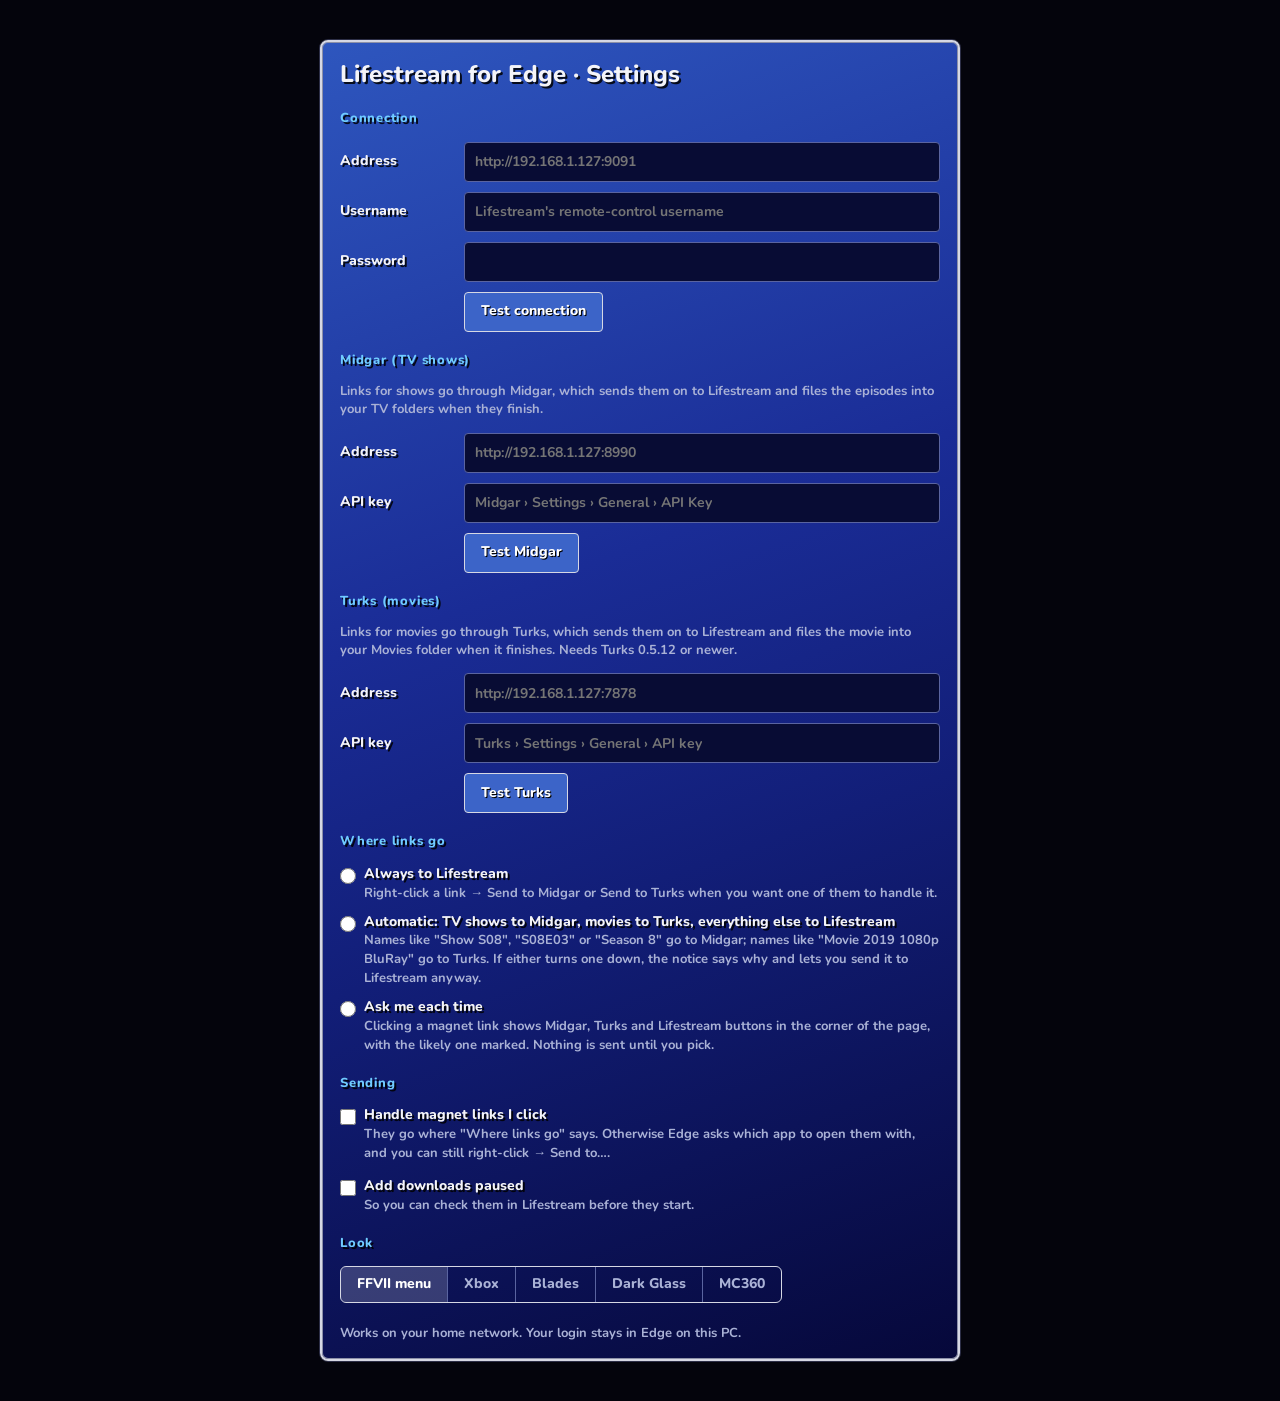
==== commit 8e95a06a: "MC360 look, 1.3.23; Lifestream for Edge 1.4.0 - New look: MC360. The blades from the MC360 dashboard" ====
--- a/edge-extension/options.html
+++ b/edge-extension/options.html
@@ -49,7 +49,7 @@
 
       <div class="lbl">Look</div>
       <div class="seg" role="group" aria-label="Look">
-        <button type="button" data-look="ffvii" aria-pressed="true">FFVII menu</button><button type="button" data-look="xbox" aria-pressed="false">Xbox</button><button type="button" data-look="blades" aria-pressed="false">Blades</button><button type="button" data-look="glass" aria-pressed="false">Dark Glass</button>
+        <button type="button" data-look="ffvii" aria-pressed="true">FFVII menu</button><button type="button" data-look="xbox" aria-pressed="false">Xbox</button><button type="button" data-look="blades" aria-pressed="false">Blades</button><button type="button" data-look="glass" aria-pressed="false">Dark Glass</button><button type="button" data-look="mc360" aria-pressed="false">MC360</button>
       </div>
 
       <div class="note foot">Works on your home network. Your login stays in Edge on this PC.</div>
--- a/edge-extension/theme.css
+++ b/edge-extension/theme.css
@@ -184,3 +184,48 @@
 .look-glass .seg button[aria-pressed=true]{color:#fff}
 @keyframes lgIn{from{opacity:0;transform:translateY(10px) scale(.985)}to{opacity:1;transform:none}}
 @media (prefers-reduced-motion:reduce){.look-glass .panel{animation:none}.look-glass *,.look-glass *::before,.look-glass *::after{transition:none!important}}
+
+/* ---------- MC360 (the MC360 dashboard skin) ---------- */
+@font-face{font-family:LsMc360;src:url(fonts/mc360.ttf) format("truetype")}
+.look-mc360{color:#000;background:#000;font:400 14px/1.35 LsMc360,Tahoma,"Segoe UI",sans-serif}
+.look-mc360 .only-blades{display:revert}
+.look-mc360 .edge{position:fixed;top:0;right:0;bottom:0;width:14px;background:linear-gradient(90deg,#8a8a8a,#e6e6e6 45%,#b0b0b0);box-shadow:inset 2px 0 3px rgba(0,0,0,.35)}
+.look-mc360 .tab{position:fixed;top:0;bottom:0;left:0;width:56px;background:url(mc360/blade.png) left center/100% 100% no-repeat;z-index:2}
+.look-mc360 .grip{position:absolute;top:22%;left:30px;height:200px}
+.look-mc360 .grip span{writing-mode:vertical-rl;color:#000;font-size:15px}
+.look-mc360 .panel{position:fixed;top:0;bottom:0;left:30px;right:14px;display:flex;flex-direction:column;overflow:hidden;border-radius:26px 0 0 26px/50%;
+  background:linear-gradient(180deg,rgba(255,255,255,.55) 0,rgba(255,255,255,0) 64px,rgba(255,255,255,0) calc(100% - 64px),rgba(255,255,255,.4) 100%),
+  linear-gradient(180deg,rgba(53,139,37,.82),rgba(86,190,58,.75) 50%,rgba(53,139,37,.82)),url(mc360/swirl.jpg) center/cover}
+.look-mc360 .top{flex:none;height:60px;display:flex;align-items:center;gap:10px;padding:0 12px 0 40px}
+.look-mc360 .top .orb,.look-mc360 .xorb{display:none}
+.look-mc360 h1{margin:0;flex:1;font-size:23px;font-weight:400;color:#fff;text-shadow:1px 1px 0 #000,0 0 3px rgba(0,0,0,.55)}
+.look-mc360 .pill{display:inline-flex;align-items:center;gap:6px;padding:3px 10px;border-radius:12px;background:linear-gradient(180deg,#fdf06a,#d8c21a);color:#111;font-size:13px;box-shadow:inset 0 1px 0 rgba(255,255,255,.7),0 1px 2px rgba(0,0,0,.35)}
+.look-mc360 .pill.ok .dot{background:#2f8f1a;box-shadow:none}
+.look-mc360 .pill.bad .dot{background:#b8251c;box-shadow:none}
+.look-mc360 .gear{border:1px solid rgba(0,0,0,.35);border-radius:50%;background:linear-gradient(180deg,#fff,#cfcfcf);color:#333;box-shadow:0 1px 2px rgba(0,0,0,.35)}
+.look-mc360 .main{position:relative;flex:1;min-height:0;display:flex;flex-direction:column;gap:10px;padding:10px 16px 10px 40px;overflow:hidden auto}
+.look-mc360 .orbdeco{display:none}
+.look-mc360 .lbl,.look-mc360 .k{font-size:15px;color:#000;text-shadow:1px 1px 0 rgba(218,218,218,.63)}
+.look-mc360 .status{font-size:13px;color:#fff;text-shadow:1px 1px 0 #000}
+.look-mc360 .status .dot,.look-mc360 .status #stTitle{display:none}
+.look-mc360 select{min-height:28px;padding:0 8px;border:1px solid #8c8c8c;border-radius:3px;background:#fff;color:#000;font:400 13px "Segoe UI",Tahoma,sans-serif}
+.look-mc360 input[type=text],.look-mc360 input[type=password],.look-mc360 input[type=url]{height:34px;padding:0 10px;border:1px solid #8c8c8c;border-radius:3px;background:#fff;color:#000;font:400 14px "Segoe UI",Tahoma,sans-serif}
+.look-mc360 input:focus{outline:0;border-color:#4a9a32;box-shadow:0 0 0 2px rgba(108,196,72,.55)}
+.look-mc360 .btn{height:34px;padding:0 16px;border:1px solid #2f6b1c;border-radius:4px;background:linear-gradient(180deg,#8fd36a,#4a9a32 55%,#357a22);color:#fff;font:400 16px LsMc360,Tahoma,sans-serif;text-shadow:1px 1px 0 rgba(0,0,0,.6)}
+.look-mc360 .btn:hover:not(:disabled){background:linear-gradient(180deg,#a2e07e,#56aa3c 55%,#3f8a2a)}
+.look-mc360 .chk{color:#000}
+.look-mc360 .chk input{accent-color:#4a9a32}
+.look-mc360 a,.look-mc360 .retry{color:#fff;text-shadow:1px 1px 0 #000}
+.look-mc360 .sub,.look-mc360 .note{font-size:12px;color:#111}
+.look-mc360 .item{padding:6px 10px;border-top:1px solid rgba(0,0,0,.25);background:none;color:#000;text-shadow:1px 1px 0 rgba(218,218,218,.63)}
+.look-mc360 .item:first-child{border-top:0;background:linear-gradient(180deg,rgba(255,255,255,.75),rgba(255,255,255,.35));border-radius:3px}
+.look-mc360 .item .dot{display:none}
+.look-mc360 .item.st-failed .sub{color:#8a1410}
+.look-mc360 .foot{flex:none;height:46px;display:flex;align-items:center;gap:6px;padding:0 16px 0 40px;color:#fff;text-shadow:1px 1px 0 #000,0 0 3px rgba(0,0,0,.55);font-size:15px}
+.look-mc360 .key{width:21px;height:21px;padding:0;border:0;font-size:0;background:url(mc360/button-a.png) center/contain no-repeat}
+.look-mc360 .key+span+.key{margin-left:8px;background-image:url(mc360/button-b.png)}
+.look-mc360 .foot a{margin-left:auto}
+.look-mc360 .seg{border:1px solid #8c8c8c;border-radius:4px;overflow:hidden;background:rgba(255,255,255,.55)}
+.look-mc360 .seg button{border:0;background:none;color:#000;padding:7px 12px;font:400 15px LsMc360,Tahoma,sans-serif}
+.look-mc360 .seg button[aria-pressed=true]{background:linear-gradient(180deg,#8fd36a,#4a9a32);color:#fff;text-shadow:1px 1px 0 rgba(0,0,0,.6)}
+.look-mc360 .good{color:#1d5f0e}.look-mc360 .badtxt{color:#8a1410}
--- a/edge-extension/options.css
+++ b/edge-extension/options.css
@@ -39,3 +39,7 @@
 .look-glass .routes .chk{padding:10px 0}
 .look-glass .routes .chk+.chk{border-top:.5px solid var(--lg-line)}
 .look-glass .chk.two>span>span:first-child{font-weight:600}
+body.look-mc360{padding:0;align-items:stretch}
+.look-mc360 .panel{position:relative;inset:auto;width:680px;margin:30px 0;border-radius:40px 0 0 40px/120px;padding-bottom:8px}
+.look-mc360 .top{height:72px;padding:0 24px 0 48px}
+.look-mc360 .main{padding:20px 28px 20px 48px;overflow:visible}
